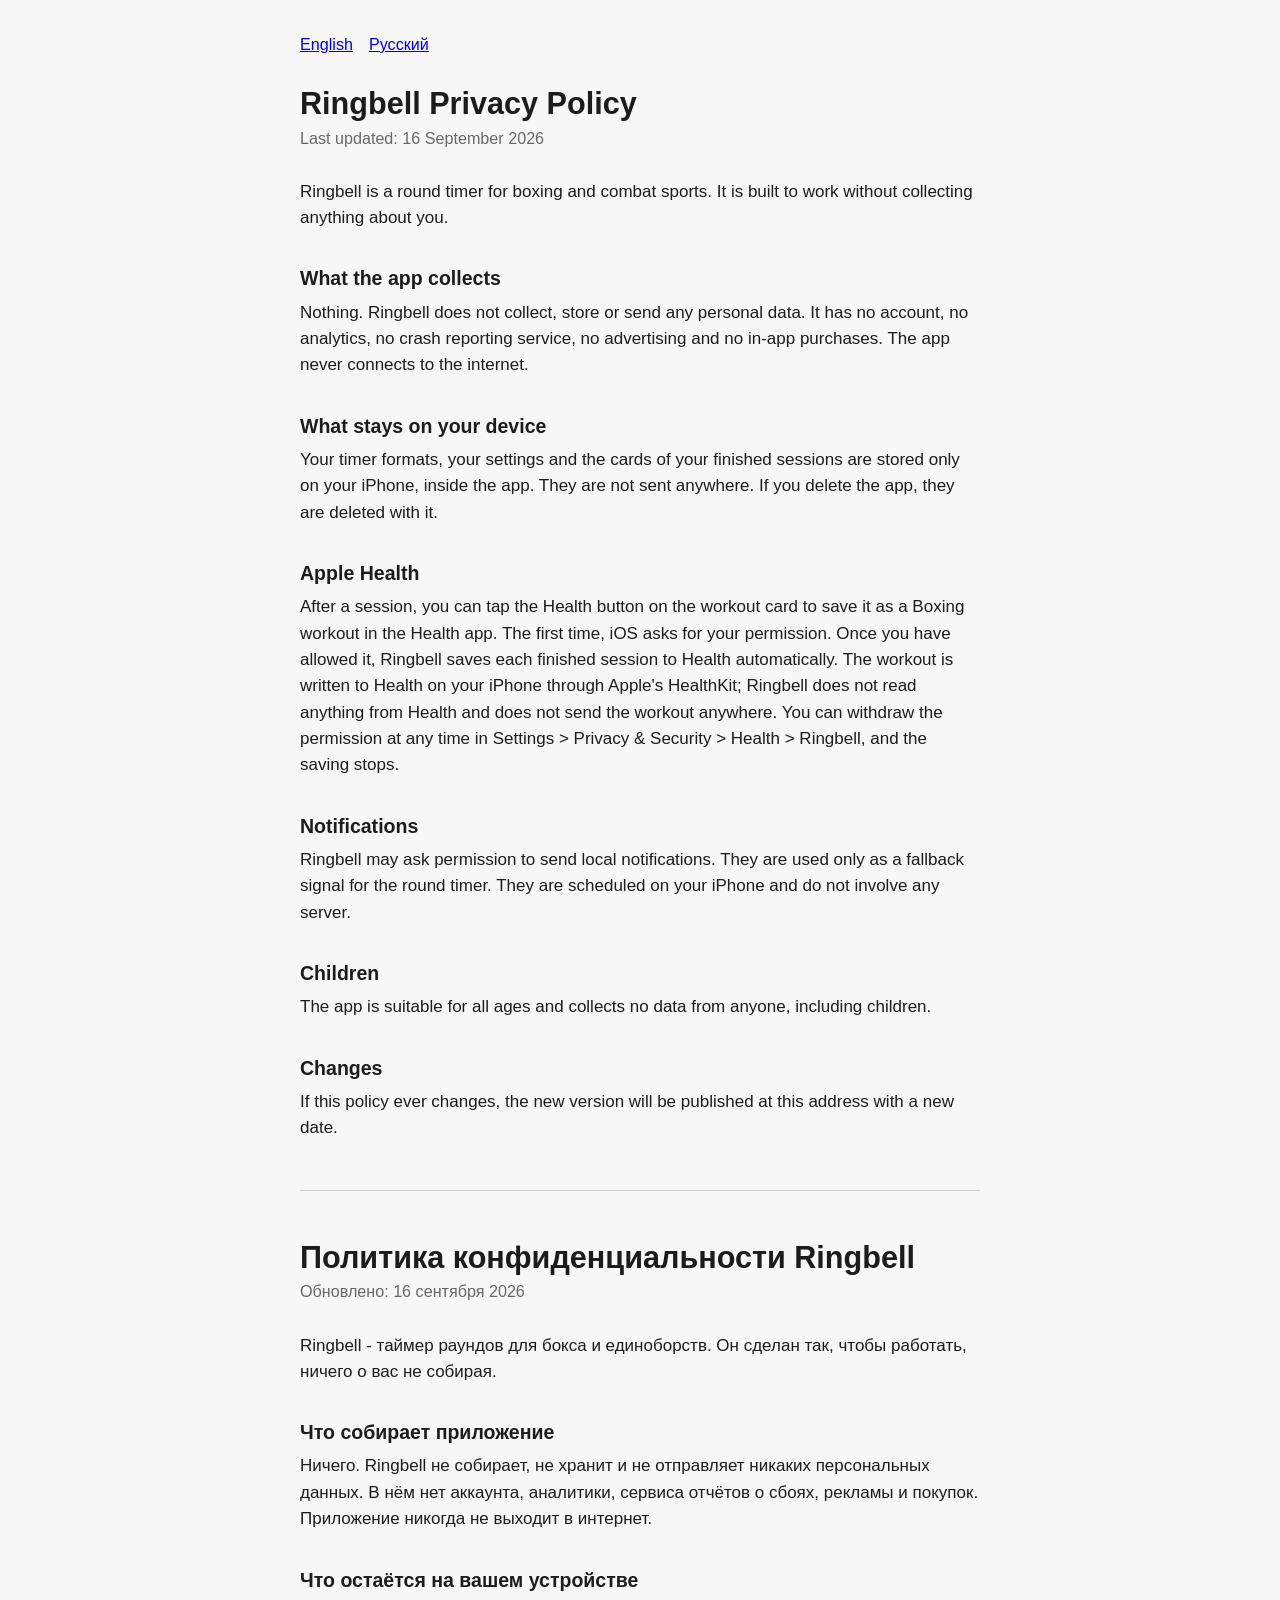
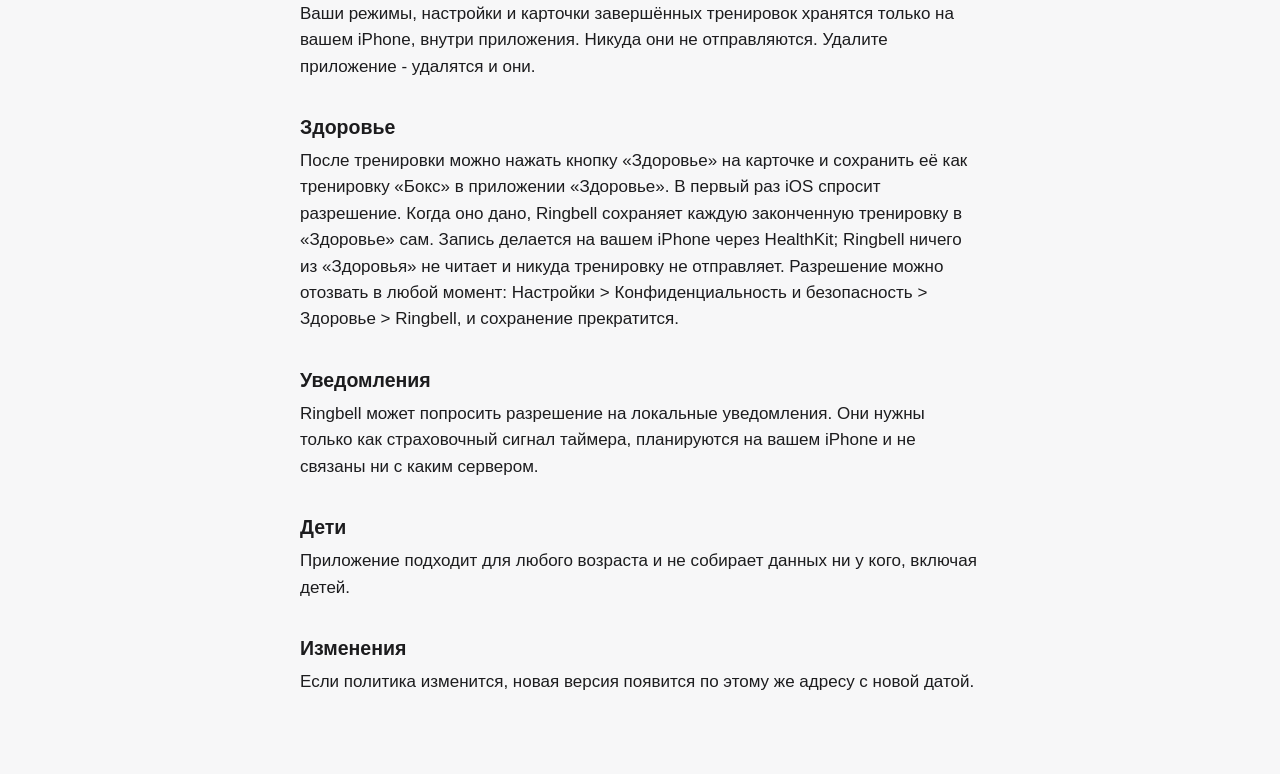
==== privacy/index.html @ 7eca7304 "Ringbell public pages: privacy policy (EN, RU) Co-Authored-By: Claude Fable 5.1 <noreply@anthropic.c" ====
<!doctype html>
<html lang="en">
<head>
<meta charset="utf-8">
<meta name="viewport" content="width=device-width, initial-scale=1">
<title>Ringbell Privacy Policy</title>
<link rel="stylesheet" href="../style.css">
</head>
<body>
<main>
<nav class="lang"><a href="#en">English</a><a href="#ru">Русский</a></nav>

<section id="en">
<h1>Ringbell Privacy Policy</h1>
<p class="meta">Last updated: 16 September 2026</p>

<p>Ringbell is a round timer for boxing and combat sports. It is built to work without collecting anything about you.</p>

<h2>What the app collects</h2>
<p>Nothing. Ringbell does not collect, store or send any personal data. It has no account, no analytics, no crash reporting service, no advertising and no in-app purchases. The app never connects to the internet.</p>

<h2>What stays on your device</h2>
<p>Your timer formats, your settings and the cards of your finished sessions are stored only on your iPhone, inside the app. They are not sent anywhere. If you delete the app, they are deleted with it.</p>

<h2>Apple Health</h2>
<p>After a session, you can tap the Health button on the workout card to save it as a Boxing workout in the Health app. The first time, iOS asks for your permission. Once you have allowed it, Ringbell saves each finished session to Health automatically. The workout is written to Health on your iPhone through Apple's HealthKit; Ringbell does not read anything from Health and does not send the workout anywhere. You can withdraw the permission at any time in Settings &gt; Privacy &amp; Security &gt; Health &gt; Ringbell, and the saving stops.</p>

<h2>Notifications</h2>
<p>Ringbell may ask permission to send local notifications. They are used only as a fallback signal for the round timer. They are scheduled on your iPhone and do not involve any server.</p>

<h2>Children</h2>
<p>The app is suitable for all ages and collects no data from anyone, including children.</p>

<h2>Changes</h2>
<p>If this policy ever changes, the new version will be published at this address with a new date.</p>
</section>

<hr>

<section id="ru" lang="ru">
<h1>Политика конфиденциальности Ringbell</h1>
<p class="meta">Обновлено: 16 сентября 2026</p>

<p>Ringbell - таймер раундов для бокса и единоборств. Он сделан так, чтобы работать, ничего о вас не собирая.</p>

<h2>Что собирает приложение</h2>
<p>Ничего. Ringbell не собирает, не хранит и не отправляет никаких персональных данных. В нём нет аккаунта, аналитики, сервиса отчётов о сбоях, рекламы и покупок. Приложение никогда не выходит в интернет.</p>

<h2>Что остаётся на вашем устройстве</h2>
<p>Ваши режимы, настройки и карточки завершённых тренировок хранятся только на вашем iPhone, внутри приложения. Никуда они не отправляются. Удалите приложение - удалятся и они.</p>

<h2>Здоровье</h2>
<p>После тренировки можно нажать кнопку «Здоровье» на карточке и сохранить её как тренировку «Бокс» в приложении «Здоровье». В первый раз iOS спросит разрешение. Когда оно дано, Ringbell сохраняет каждую законченную тренировку в «Здоровье» сам. Запись делается на вашем iPhone через HealthKit; Ringbell ничего из «Здоровья» не читает и никуда тренировку не отправляет. Разрешение можно отозвать в любой момент: Настройки &gt; Конфиденциальность и безопасность &gt; Здоровье &gt; Ringbell, и сохранение прекратится.</p>

<h2>Уведомления</h2>
<p>Ringbell может попросить разрешение на локальные уведомления. Они нужны только как страховочный сигнал таймера, планируются на вашем iPhone и не связаны ни с каким сервером.</p>

<h2>Дети</h2>
<p>Приложение подходит для любого возраста и не собирает данных ни у кого, включая детей.</p>

<h2>Изменения</h2>
<p>Если политика изменится, новая версия появится по этому же адресу с новой датой.</p>
</section>
</main>
</body>
</html>
---- style.css ----
:root { color-scheme: light dark; }
body { margin: 0; padding: 32px 16px 64px; font: 17px/1.55 -apple-system, BlinkMacSystemFont, "Helvetica Neue", Arial, sans-serif; background: #f7f7f8; color: #1c1c1e; }
@media (prefers-color-scheme: dark) { body { background: #111114; color: #ededf0; } a { color: #8ab4ff; } }
main { max-width: 680px; margin: 0 auto; }
h1 { font-size: 1.8em; line-height: 1.2; margin: 0 0 4px; }
h2 { font-size: 1.15em; margin: 32px 0 6px; }
p { margin: 0 0 14px; }
.meta { opacity: .65; font-size: .95em; margin-bottom: 28px; }
.lang { display: flex; gap: 16px; margin-bottom: 28px; font-size: .95em; }
hr { border: 0; border-top: 1px solid rgba(128,128,128,.35); margin: 48px 0; }
footer { margin-top: 48px; font-size: .9em; opacity: .65; }
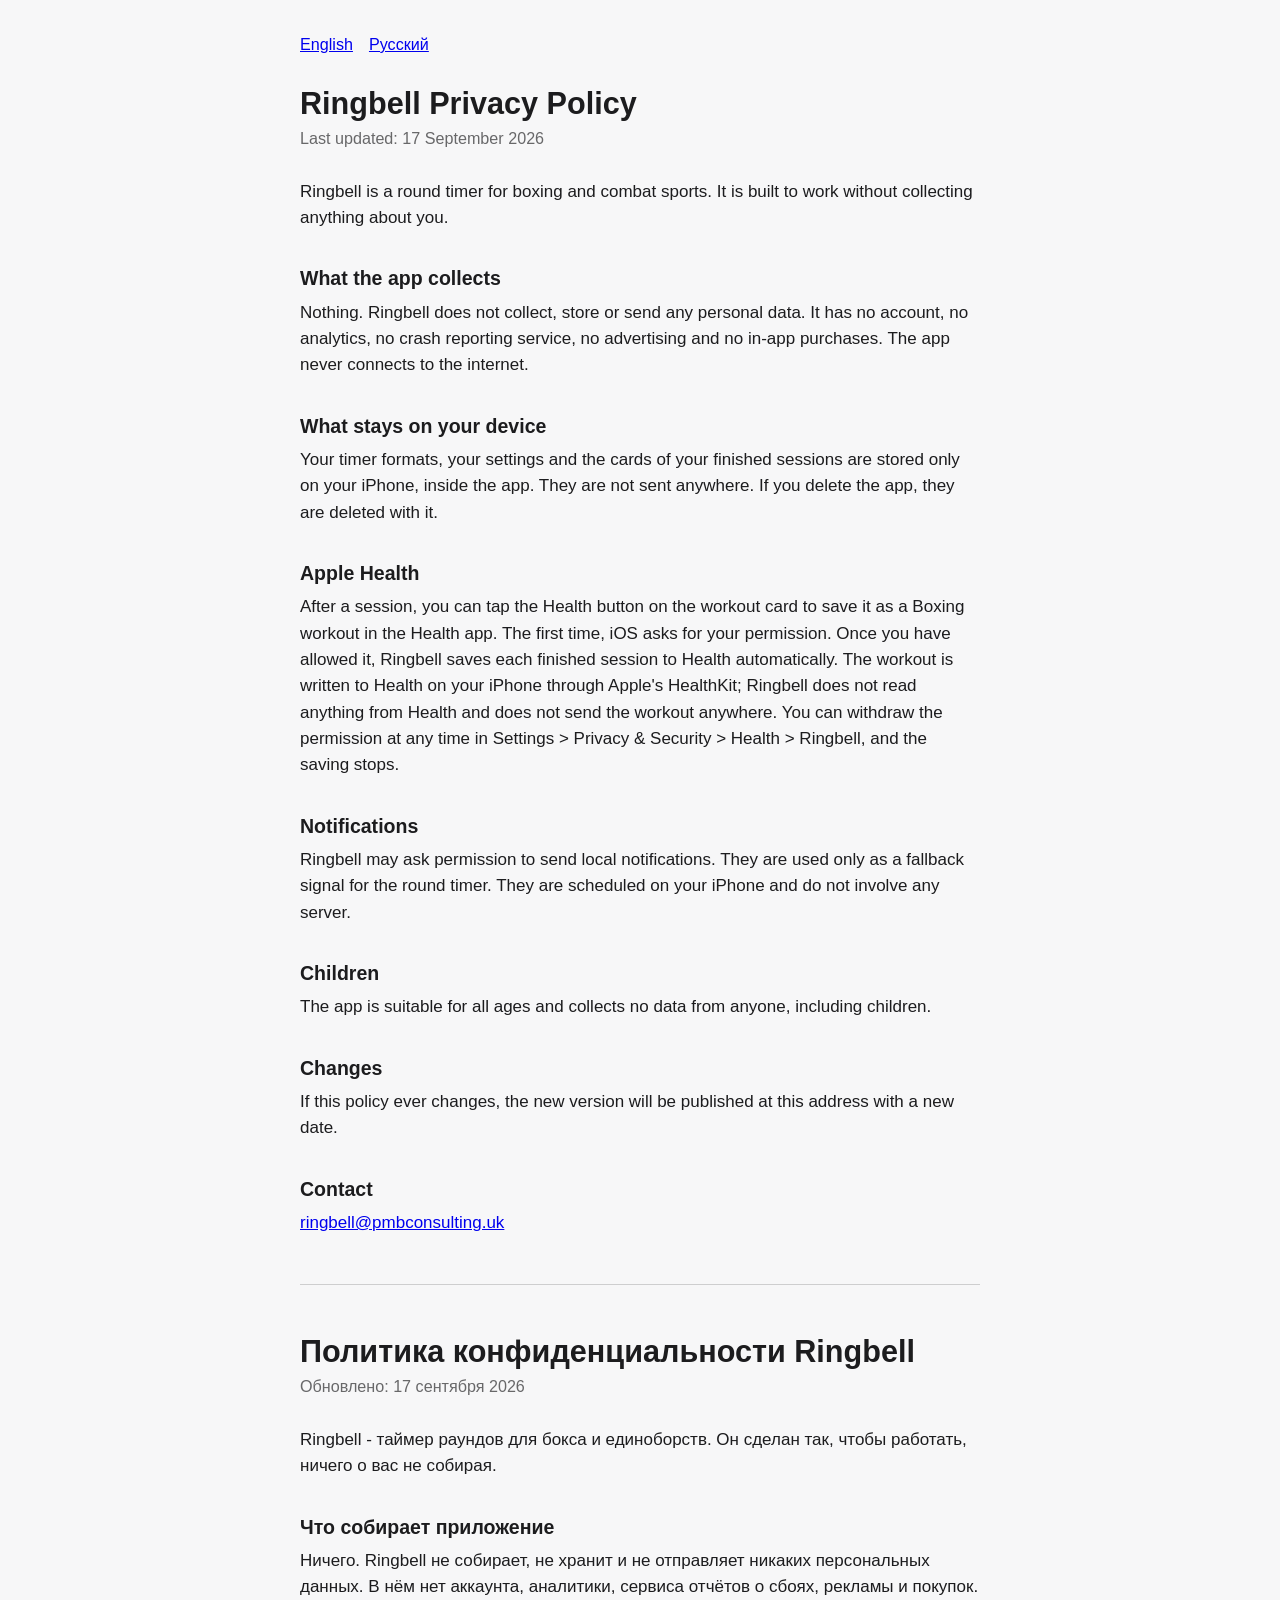
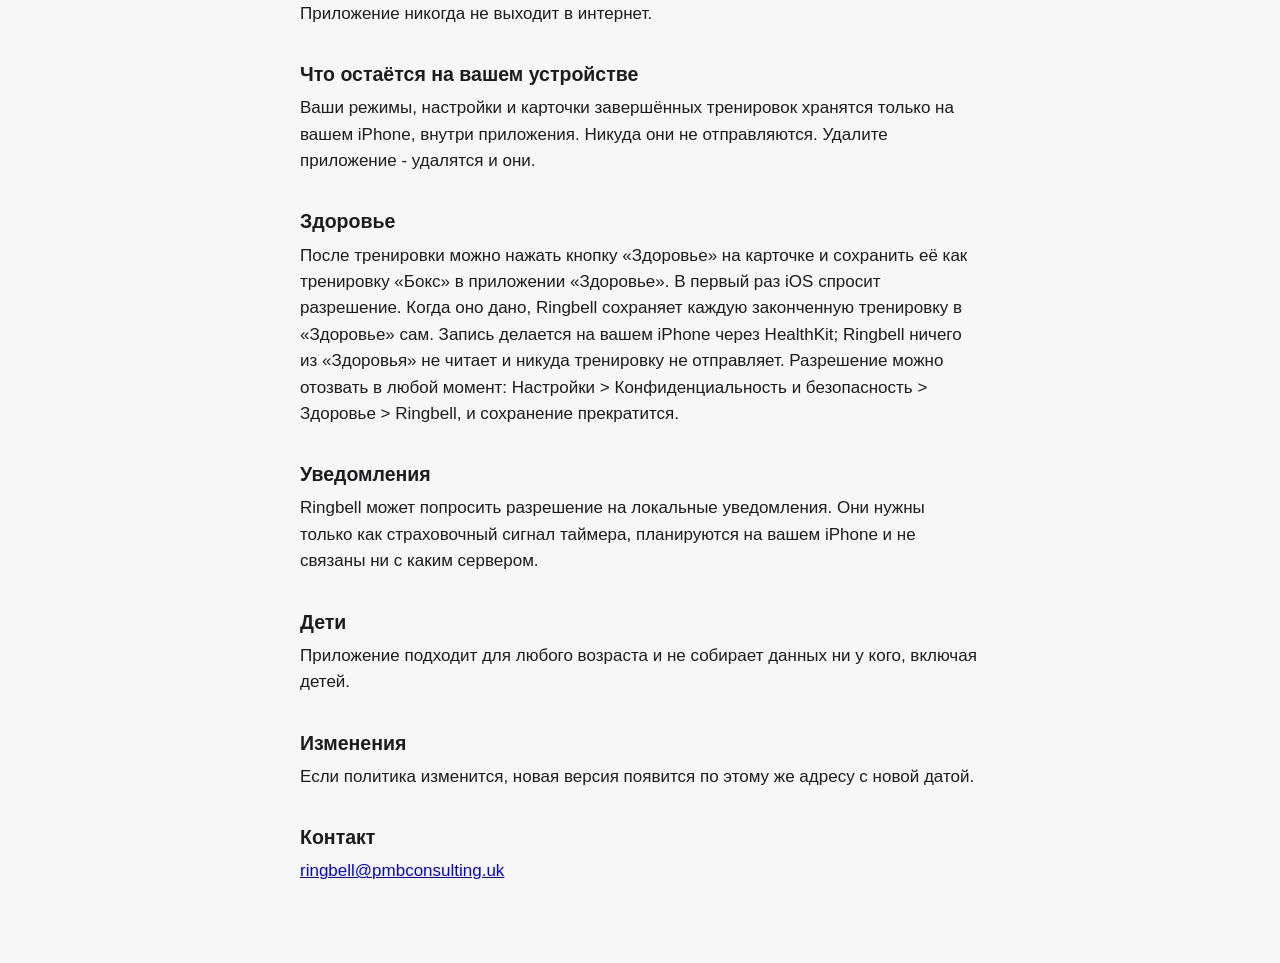
==== commit 51122f41: "Support page (EN, RU); contact address in privacy policy Co-Authored-By: Claude Opus 5 (1M context) " ====
--- a/privacy/index.html
+++ b/privacy/index.html
@@ -12,7 +12,7 @@
 
 <section id="en">
 <h1>Ringbell Privacy Policy</h1>
-<p class="meta">Last updated: 16 September 2026</p>
+<p class="meta">Last updated: 17 September 2026</p>
 
 <p>Ringbell is a round timer for boxing and combat sports. It is built to work without collecting anything about you.</p>
 
@@ -33,13 +33,16 @@
 
 <h2>Changes</h2>
 <p>If this policy ever changes, the new version will be published at this address with a new date.</p>
+
+<h2>Contact</h2>
+<p><a href="mailto:ringbell@pmbconsulting.uk">ringbell@pmbconsulting.uk</a></p>
 </section>
 
 <hr>
 
 <section id="ru" lang="ru">
 <h1>Политика конфиденциальности Ringbell</h1>
-<p class="meta">Обновлено: 16 сентября 2026</p>
+<p class="meta">Обновлено: 17 сентября 2026</p>
 
 <p>Ringbell - таймер раундов для бокса и единоборств. Он сделан так, чтобы работать, ничего о вас не собирая.</p>
 
@@ -60,6 +63,9 @@
 
 <h2>Изменения</h2>
 <p>Если политика изменится, новая версия появится по этому же адресу с новой датой.</p>
+
+<h2>Контакт</h2>
+<p><a href="mailto:ringbell@pmbconsulting.uk">ringbell@pmbconsulting.uk</a></p>
 </section>
 </main>
 </body>
--- a/style.css
+++ b/style.css
@@ -4,6 +4,7 @@
 main { max-width: 680px; margin: 0 auto; }
 h1 { font-size: 1.8em; line-height: 1.2; margin: 0 0 4px; }
 h2 { font-size: 1.15em; margin: 32px 0 6px; }
+h3 { font-size: 1em; margin: 20px 0 4px; }
 p { margin: 0 0 14px; }
 .meta { opacity: .65; font-size: .95em; margin-bottom: 28px; }
 .lang { display: flex; gap: 16px; margin-bottom: 28px; font-size: .95em; }
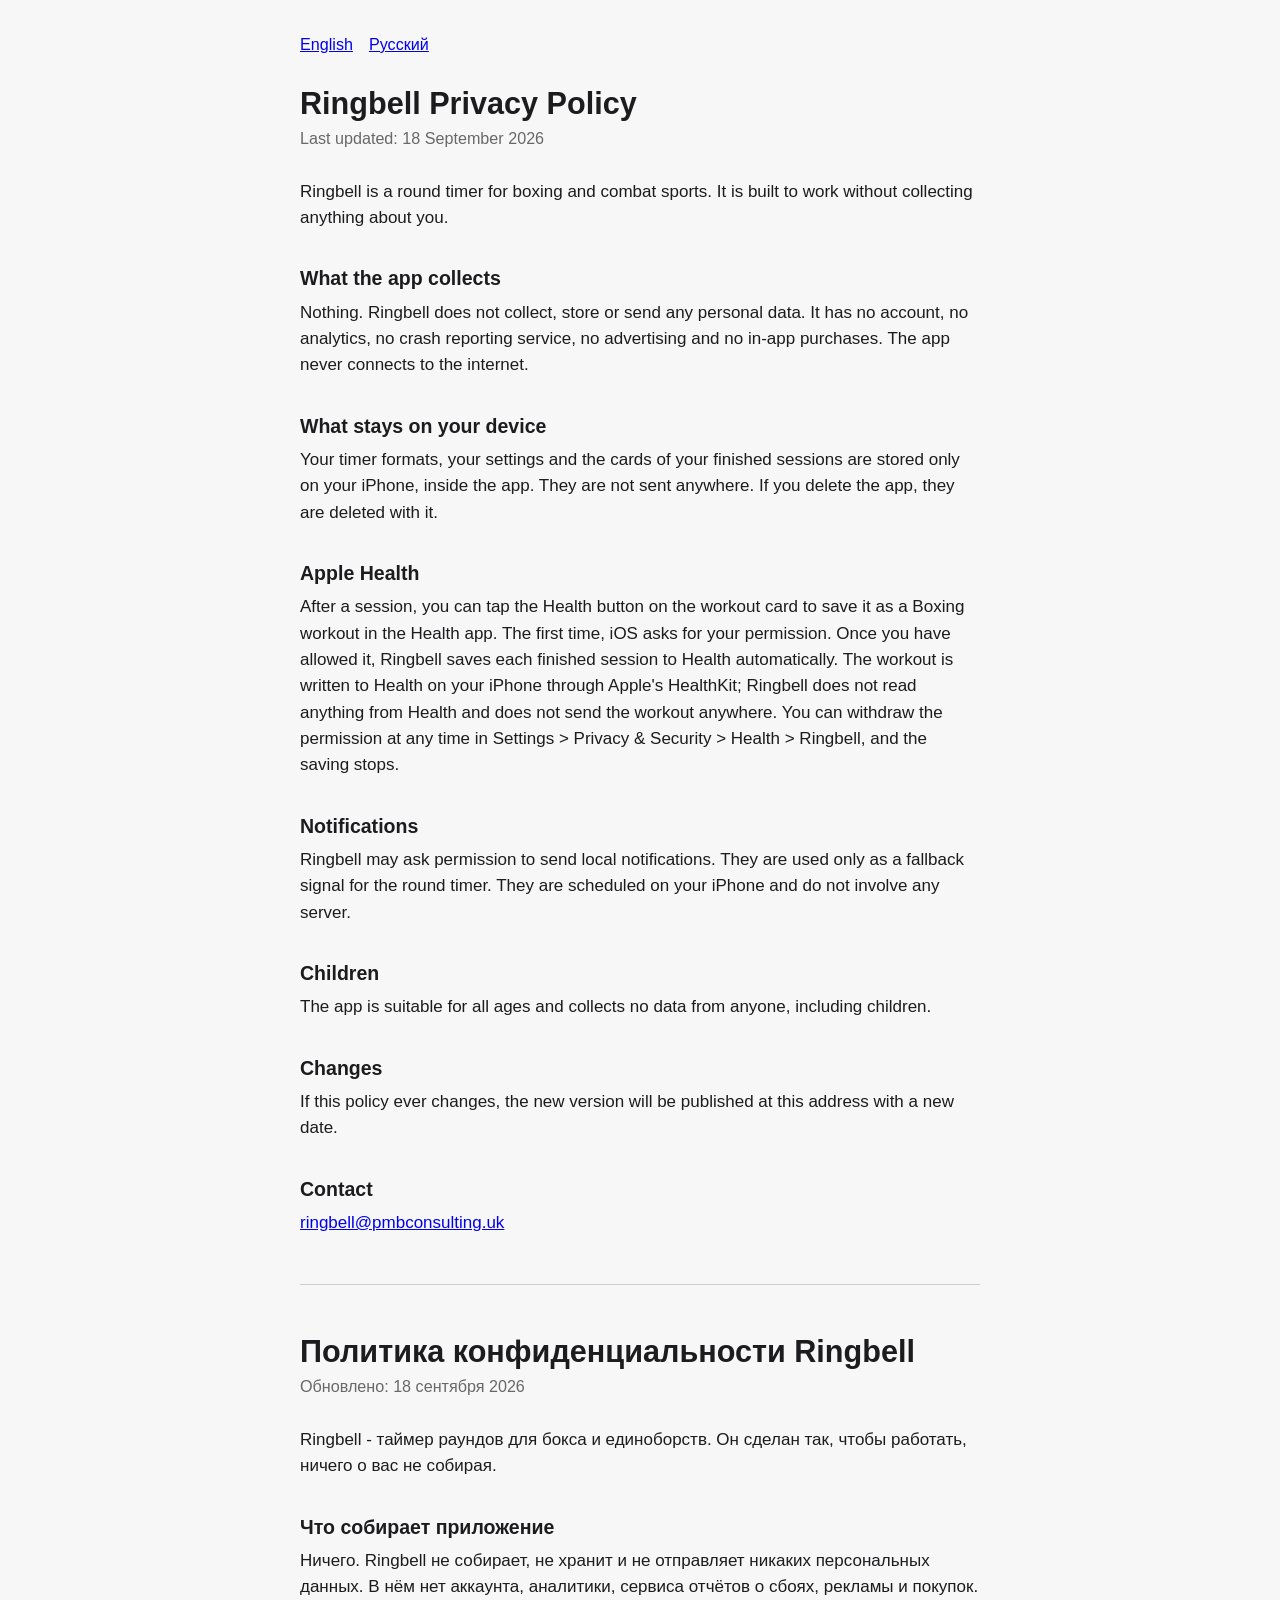
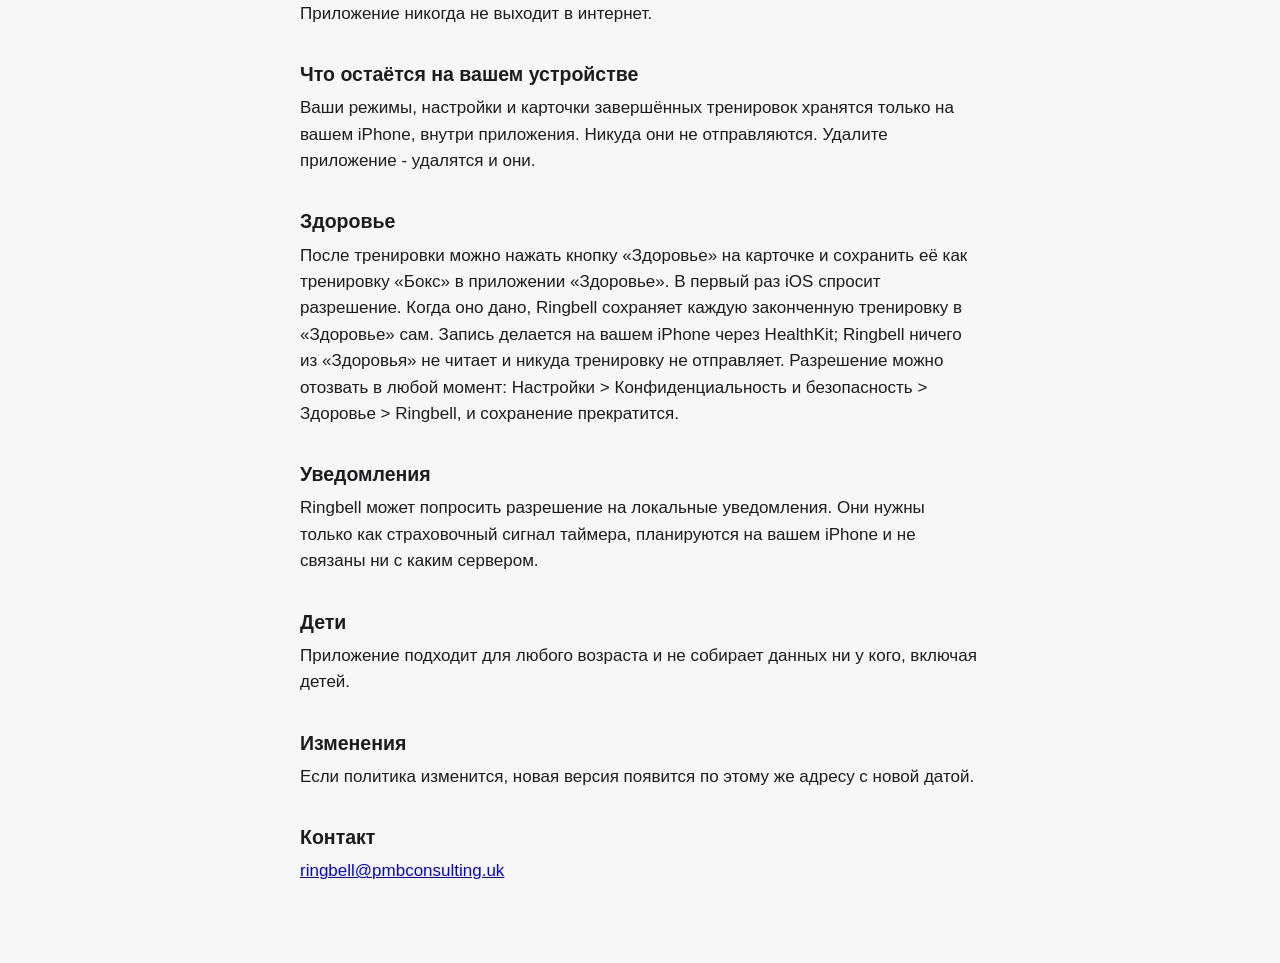
==== commit ff56cc8e: "Privacy policy: publication date 18 September 2026 Co-Authored-By: Claude Opus 5 (1M context) <norep" ====
--- a/privacy/index.html
+++ b/privacy/index.html
@@ -12,7 +12,7 @@
 
 <section id="en">
 <h1>Ringbell Privacy Policy</h1>
-<p class="meta">Last updated: 17 September 2026</p>
+<p class="meta">Last updated: 18 September 2026</p>
 
 <p>Ringbell is a round timer for boxing and combat sports. It is built to work without collecting anything about you.</p>
 
@@ -42,7 +42,7 @@
 
 <section id="ru" lang="ru">
 <h1>Политика конфиденциальности Ringbell</h1>
-<p class="meta">Обновлено: 17 сентября 2026</p>
+<p class="meta">Обновлено: 18 сентября 2026</p>
 
 <p>Ringbell - таймер раундов для бокса и единоборств. Он сделан так, чтобы работать, ничего о вас не собирая.</p>
 
